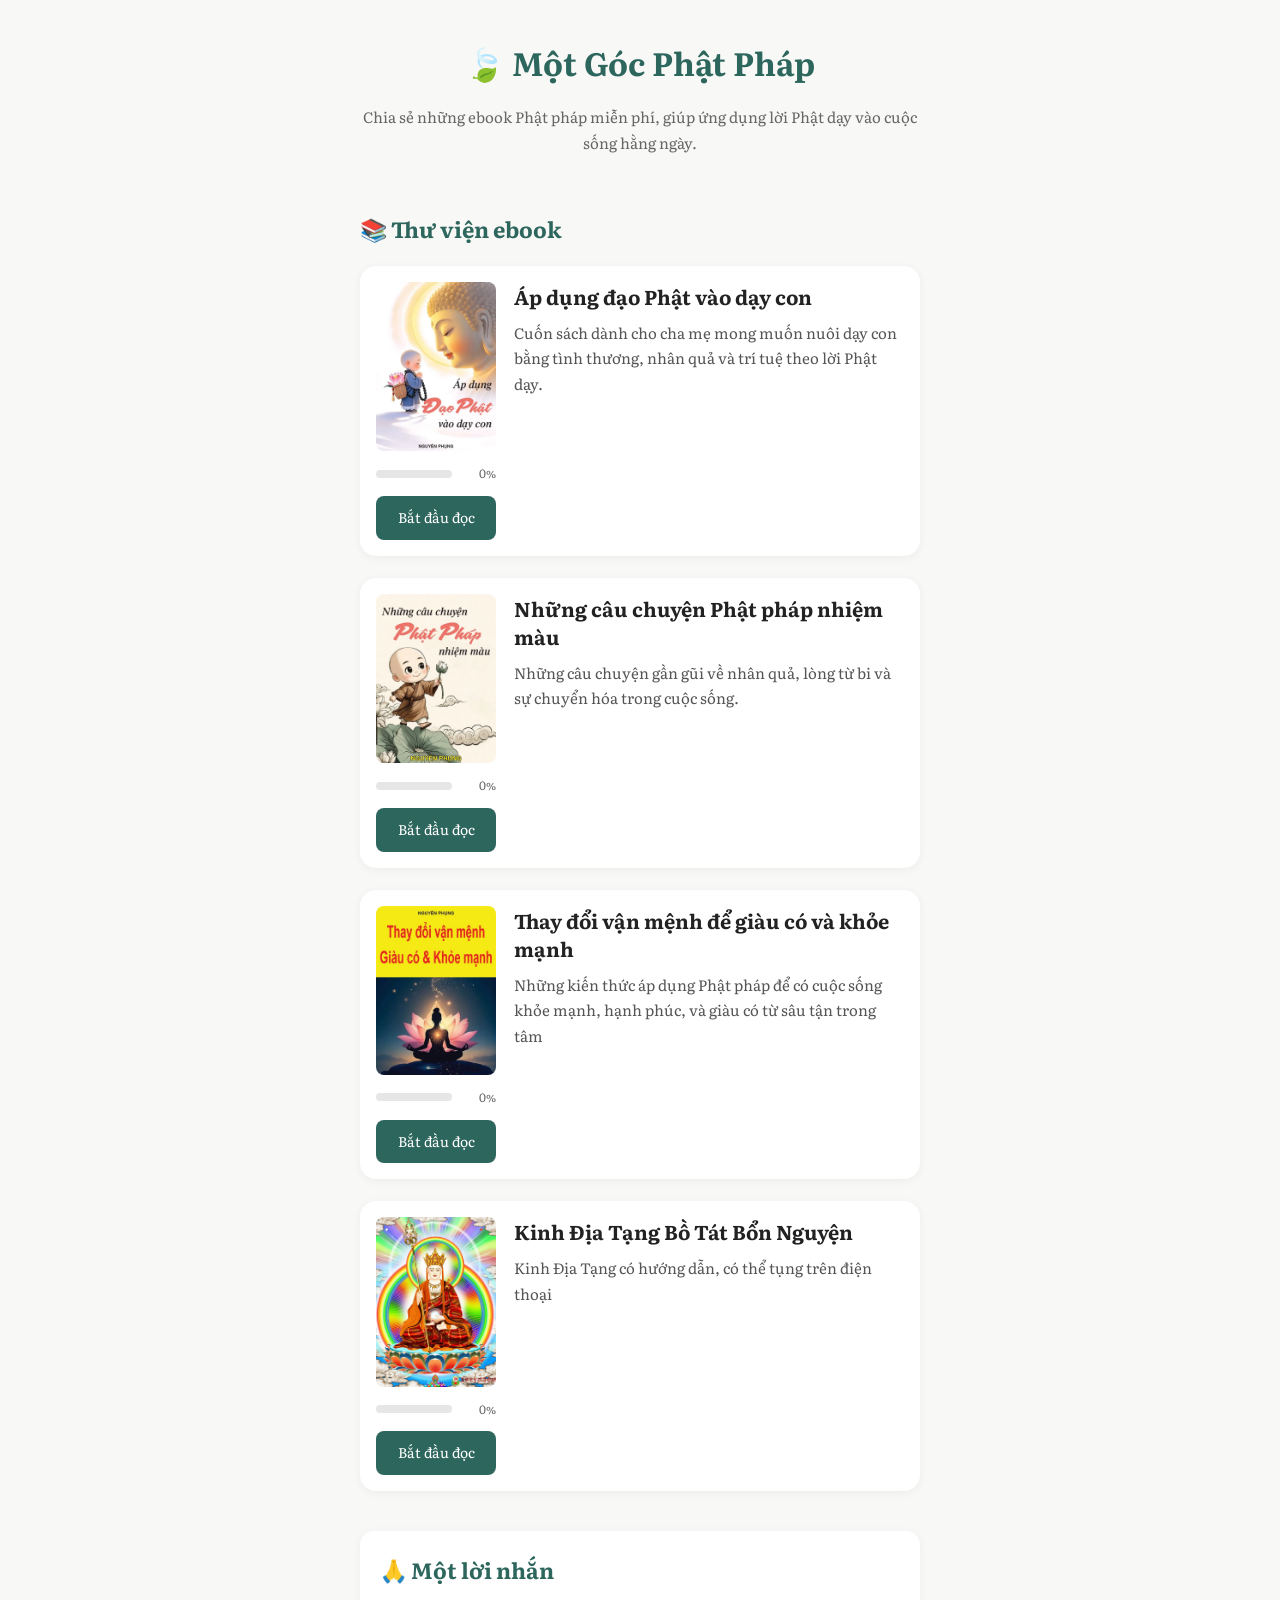
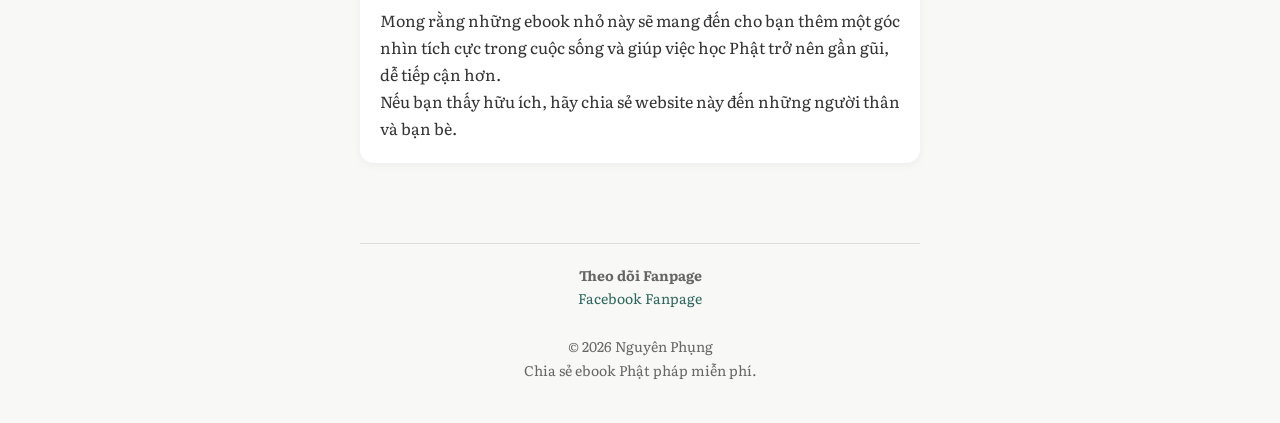
==== index.html @ 13b369f5 "Update index.html" ====
<!DOCTYPE html>
<html lang="vi">

<head>

    <meta charset="UTF-8">

    <meta name="viewport" content="width=device-width, initial-scale=1.0">

    <title>Một Góc Phật Pháp</title>
	
	<link rel="icon" type="image/png" href="/favicon/favicon-96x96.png" sizes="96x96">
<link rel="icon" type="image/svg+xml" href="/favicon/favicon.svg">
<link rel="shortcut icon" href="/favicon/favicon.ico">
<link rel="apple-touch-icon" sizes="180x180" href="/favicon/apple-touch-icon.png">
<link rel="manifest" href="/favicon/manifest.json">

    <link rel="stylesheet" href="css/style.css">
	
</head>

<body>

<header>

    <h1>🍃 Một Góc Phật Pháp</h1>

    <p>
        Chia sẻ những ebook Phật pháp miễn phí,
        giúp ứng dụng lời Phật dạy vào cuộc sống hằng ngày.
    </p>

</header>

<main>

    <section>

        <h2>📚 Thư viện ebook</h2>

        <!-- ===================================== -->
        <!-- Ebook 1 -->
        <!-- ===================================== -->

        <article class="book" data-book="day-con">

            <div class="book-left">

                <img
                    src="images/covers/ap-dung-dao-phat-vao-day-con.webp"
                    alt="Áp dụng đạo Phật vào dạy con">

                <div class="progress-wrap">

                    <div class="progress">

                        <div class="progress-bar"></div>

                    </div>

                    <span class="progress-percent">0%</span>

                </div>

                <a href="books/day-con">
                    Bắt đầu đọc
                </a>

            </div>

            <div class="book-right">

                <h3>Áp dụng đạo Phật vào dạy con</h3>

                <p>
                    Cuốn sách dành cho cha mẹ mong muốn nuôi dạy con
                    bằng tình thương, nhân quả và trí tuệ theo lời
                    Phật dạy.
                </p>

            </div>

        </article>

        <!-- ===================================== -->
        <!-- Ebook 2 -->
        <!-- ===================================== -->

        <article class="book" data-book="cau-chuyen">

            <div class="book-left">

                <img
                    src="images/covers/nhung-cau-chuyen-phat-phap-nhiem-mau.webp"
                    alt="Những câu chuyện Phật pháp nhiệm màu">

                <div class="progress-wrap">

                    <div class="progress">

                        <div class="progress-bar"></div>

                    </div>

                    <span class="progress-percent">0%</span>

                </div>

                <a href="books/cau-chuyen">
                    Bắt đầu đọc
                </a>

            </div>

            <div class="book-right">

                <h3>Những câu chuyện Phật pháp nhiệm màu</h3>

                <p>
                    Những câu chuyện gần gũi về nhân quả,
                    lòng từ bi và sự chuyển hóa trong cuộc sống.
                </p>

            </div>

        </article>

        <!-- ===================================== -->
        <!-- Ebook 3 -->
        <!-- ===================================== -->

        <article class="book" data-book="giau-co-khoe-manh">

            <div class="book-left">

                <img
                    src="images/covers/thay-doi-de-giau-co-va-khoe-manh.webp"
                    alt="Thay đổi vận mệnh để giàu có và khỏe mạnh">

                <div class="progress-wrap">

                    <div class="progress">

                        <div class="progress-bar"></div>

                    </div>

                    <span class="progress-percent">0%</span>

                </div>

                <a href="books/giau-co-khoe-manh.html">
                    Bắt đầu đọc
                </a>

            </div>

            <div class="book-right">

                <h3>Thay đổi vận mệnh để giàu có và khỏe mạnh</h3>

                <p>
                 Những kiến thức áp dụng Phật pháp để có cuộc sống khỏe mạnh, hạnh phúc, và giàu có từ sâu tận trong tâm
                </p>

            </div>

        </article>
		
        <!-- ===================================== -->
        <!-- Ebook 3 -->
        <!-- ===================================== -->

        <article class="book" data-book="kinh-dia-tang">

            <div class="book-left">

                <img
                    src="images/covers/kinh-dia-tang.jpg"
                    alt="Kinh Địa Tạng">

                <div class="progress-wrap">

                    <div class="progress">

                        <div class="progress-bar"></div>

                    </div>

                    <span class="progress-percent">0%</span>

                </div>

                <a href="books/kinh-dia-tang.html">
                    Bắt đầu đọc
                </a>

            </div>

            <div class="book-right">

                <h3>Kinh Địa Tạng Bồ Tát Bổn Nguyện</h3>

                <p>
                    Kinh Địa Tạng có hướng dẫn, có thể tụng trên điện thoại
                </p>

            </div>

        </article>
		

    </section>

    <section>

        <h2>🙏 Một lời nhắn</h2>

        <p>
            Mong rằng những ebook nhỏ này sẽ mang đến cho bạn
            thêm một góc nhìn tích cực trong cuộc sống và
            giúp việc học Phật trở nên gần gũi, dễ tiếp cận hơn.
        </p>

        <p>
            Nếu bạn thấy hữu ích, hãy chia sẻ website này
            đến những người thân và bạn bè.
        </p>

    </section>

</main>

<footer>

    <hr>

    <p><strong>Theo dõi Fanpage</strong></p>

    <p>
        <a href="#">
            Facebook Fanpage
        </a>
    </p>

    <br>

    <p>
        © 2026 Nguyên Phụng
    </p>

    <p>
        Chia sẻ ebook Phật pháp miễn phí.
    </p>

</footer>

<script src="js/library.js"></script>

</body>

</html>
---- css/style.css ----
/* CSS generated */
@font-face {

    font-family: "Literata";

    src: url("../fonts/Literata-VariableFont_opsz,wght.woff2") format("woff2");

    font-weight: 300 900;

    font-style: normal;

    font-display: swap;

}


*{margin:0;padding:0;box-sizing:border-box}
html{scroll-behavior:smooth}
body{font-family:"Literata",Georgia,serif;background:#f8f8f6;color:#333;line-height:1.7}
header,main,footer{width:100%;max-width:600px;margin:auto;padding:20px}
header{text-align:center;padding:35px 20px}
header h1{font-size:32px;margin-bottom:15px;color:#2d665d}
header p{font-size:15px;color:#666}
section{margin-bottom:40px}
section h2{font-size:22px;margin-bottom:18px;color:#2d665d}
.book{display:flex;align-items:stretch;gap:18px;background:#fff;border-radius:16px;padding:16px;margin-bottom:22px;box-shadow:0 2px 10px rgba(0,0,0,.05)}
.book-left{width:120px;flex-shrink:0;display:flex;flex-direction:column}
.book-left img{width:100%;aspect-ratio:1/1.414;object-fit:cover;border-radius:8px;display:block}
.progress-wrap{display:flex;align-items:center;gap:8px;margin:12px 0}
.progress{flex:1;height:8px;background:#e6e6e6;border-radius:99px;overflow:hidden}
.progress-bar{width:0;height:100%;background:#3d8c73;transition:width .25s}
.progress-percent{width:36px;font-size:12px;text-align:right;color:#666;flex-shrink:0}
.book-left a{display:block;margin-top:auto;width:100%;padding:10px;text-align:center;text-decoration:none;background:#2d665d;color:#fff;border-radius:8px;font-size:14px}
.book-left a:hover{background:#224f49}
.book-right{flex:1;min-width:0}
.book-right h3{font-size:20px;line-height:1.4;margin-bottom:10px;color:#222}
.book-right p{font-size:15px;color:#555}
section:last-child{background:#fff;border-radius:14px;padding:20px;box-shadow:0 2px 10px rgba(0,0,0,.05)}
footer{text-align:center;color:#666;font-size:14px;padding-bottom:40px}
footer hr{border:none;border-top:1px solid #ddd;margin-bottom:20px}
footer a{color:#2d665d;text-decoration:none}
footer a:hover{text-decoration:underline}
@media(max-width:420px){header,main,footer{padding:18px}.book{gap:14px}.book-left{width:105px}.book-right h3{font-size:18px}}
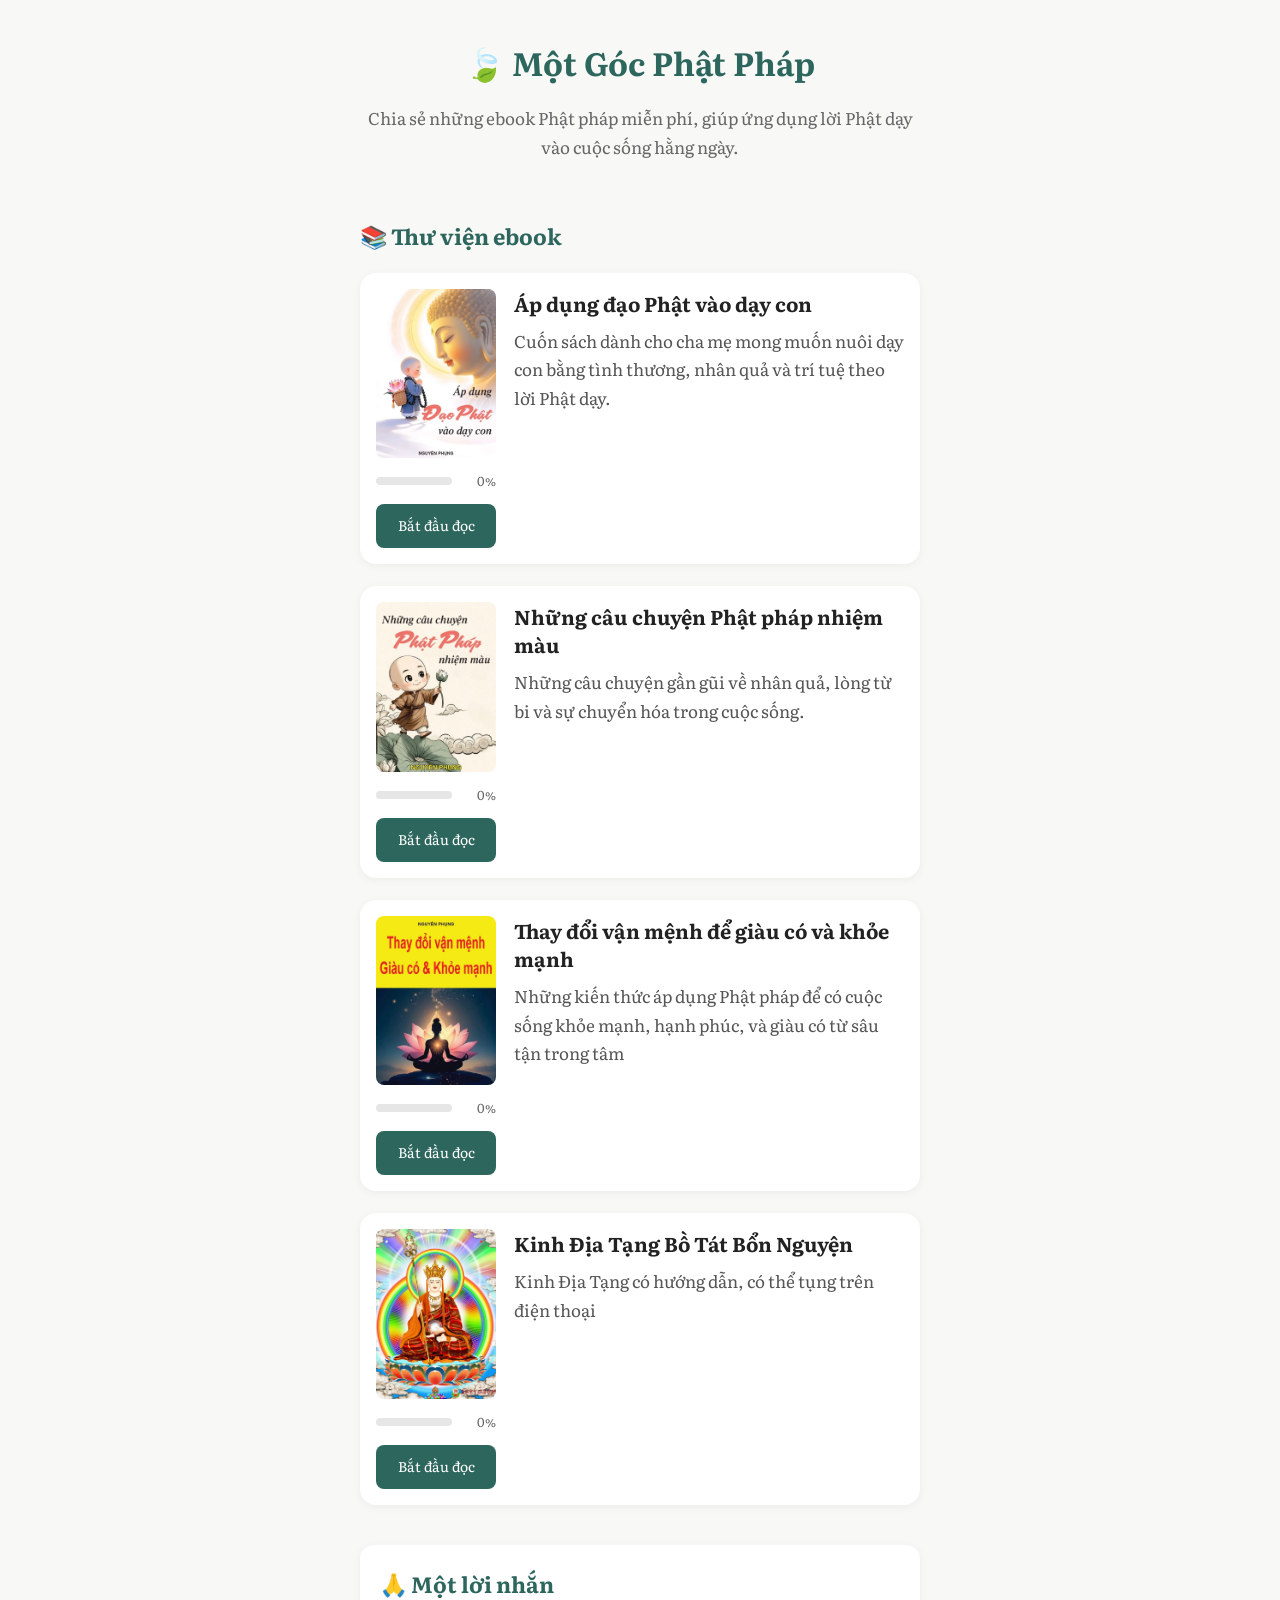
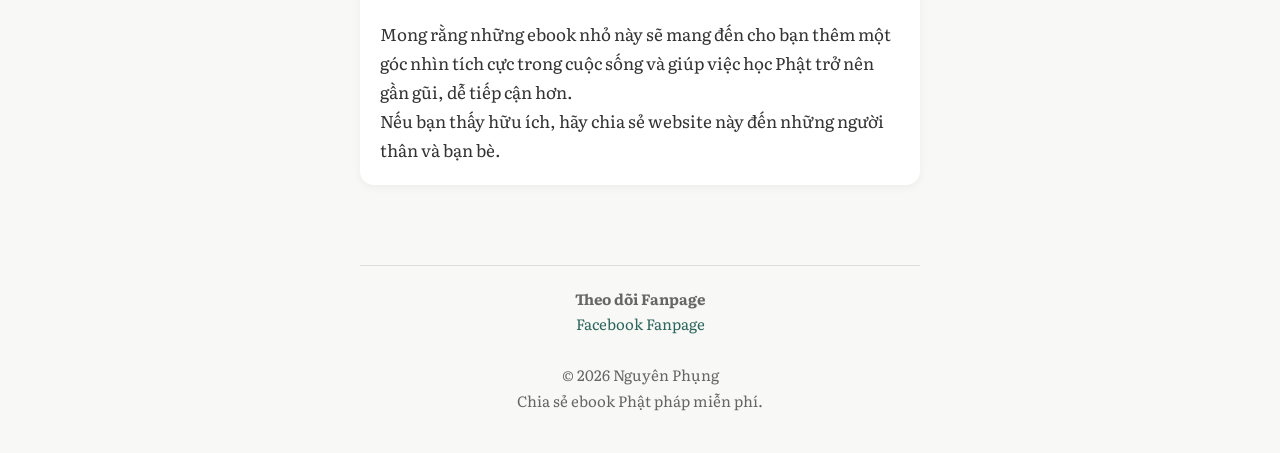
==== commit 54c7c46a: "Add files via upload" ====
--- a/index.html
+++ b/index.html
@@ -63,7 +63,7 @@
                 </div>
 
                 <a href="books/day-con">
-                    Bắt đầu đọc
+                    Đọc ebook
                 </a>
 
             </div>
@@ -107,7 +107,7 @@
                 </div>
 
                 <a href="books/cau-chuyen">
-                    Bắt đầu đọc
+                    Đọc ebook
                 </a>
 
             </div>
@@ -149,8 +149,8 @@
 
                 </div>
 
-                <a href="books/giau-co-khoe-manh.html">
-                    Bắt đầu đọc
+                <a href="books/giau-co-khoe-manh">
+                    Đọc ebook
                 </a>
 
             </div>
@@ -191,8 +191,8 @@
 
                 </div>
 
-                <a href="books/kinh-dia-tang.html">
-                    Bắt đầu đọc
+                <a href="books/kinh-dia-tang">
+                    Đọc ebook
                 </a>
 
             </div>
@@ -259,4 +259,4 @@
 
 </body>
 
-</html>
+</html>
--- a/css/style.css
+++ b/css/style.css
@@ -1,26 +1,19 @@
 /* CSS generated */
-@font-face {
-
-    font-family: "Literata";
-
-    src: url("../fonts/Literata-VariableFont_opsz,wght.woff2") format("woff2");
-
-    font-weight: 300 900;
-
-    font-style: normal;
-
-    font-display: swap;
-
+@font-face{
+    font-family:"Literata";
+    src:url("../fonts/Literata-VariableFont_opsz,wght.woff2") format("woff2");
+    font-weight:300 900;
+    font-style:normal;
+    font-display:swap;
 }
-
 
 *{margin:0;padding:0;box-sizing:border-box}
 html{scroll-behavior:smooth}
-body{font-family:"Literata",Georgia,serif;background:#f8f8f6;color:#333;line-height:1.7}
+body{font-family:"Literata",Georgia,serif;background:#f8f8f6;color:#333;font-size:17px;line-height:1.7}
 header,main,footer{width:100%;max-width:600px;margin:auto;padding:20px}
 header{text-align:center;padding:35px 20px}
 header h1{font-size:32px;margin-bottom:15px;color:#2d665d}
-header p{font-size:15px;color:#666}
+header p{font-size:17px;color:#666}
 section{margin-bottom:40px}
 section h2{font-size:22px;margin-bottom:18px;color:#2d665d}
 .book{display:flex;align-items:stretch;gap:18px;background:#fff;border-radius:16px;padding:16px;margin-bottom:22px;box-shadow:0 2px 10px rgba(0,0,0,.05)}
@@ -29,15 +22,20 @@
 .progress-wrap{display:flex;align-items:center;gap:8px;margin:12px 0}
 .progress{flex:1;height:8px;background:#e6e6e6;border-radius:99px;overflow:hidden}
 .progress-bar{width:0;height:100%;background:#3d8c73;transition:width .25s}
-.progress-percent{width:36px;font-size:12px;text-align:right;color:#666;flex-shrink:0}
+.progress-percent{width:36px;font-size:13px;text-align:right;color:#666;flex-shrink:0}
 .book-left a{display:block;margin-top:auto;width:100%;padding:10px;text-align:center;text-decoration:none;background:#2d665d;color:#fff;border-radius:8px;font-size:14px}
 .book-left a:hover{background:#224f49}
 .book-right{flex:1;min-width:0}
 .book-right h3{font-size:20px;line-height:1.4;margin-bottom:10px;color:#222}
-.book-right p{font-size:15px;color:#555}
+.book-right p{font-size:17px;color:#555}
 section:last-child{background:#fff;border-radius:14px;padding:20px;box-shadow:0 2px 10px rgba(0,0,0,.05)}
-footer{text-align:center;color:#666;font-size:14px;padding-bottom:40px}
+footer{text-align:center;color:#666;font-size:15px;padding-bottom:40px}
 footer hr{border:none;border-top:1px solid #ddd;margin-bottom:20px}
 footer a{color:#2d665d;text-decoration:none}
 footer a:hover{text-decoration:underline}
-@media(max-width:420px){header,main,footer{padding:18px}.book{gap:14px}.book-left{width:105px}.book-right h3{font-size:18px}}
+@media(max-width:420px){
+    header,main,footer{padding:18px}
+    .book{gap:14px}
+    .book-left{width:105px}
+    .book-right h3{font-size:20px}
+}
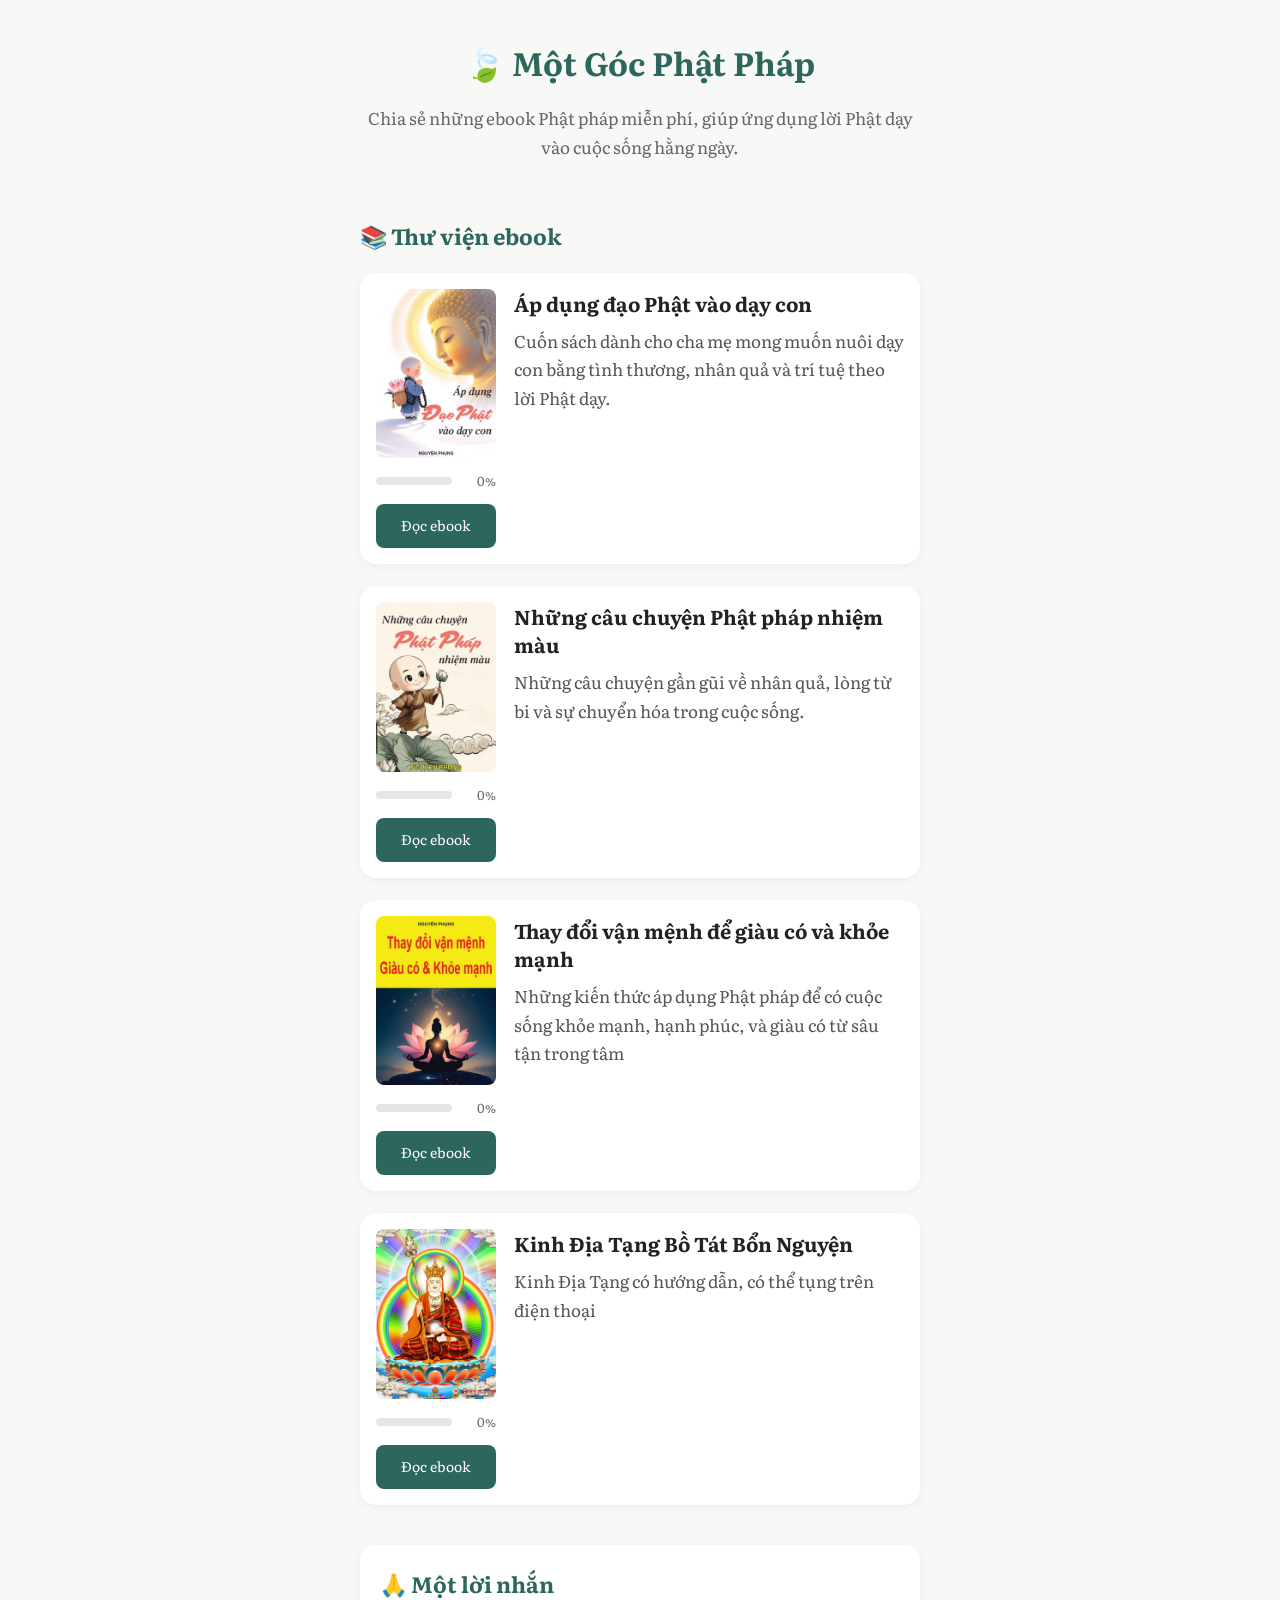
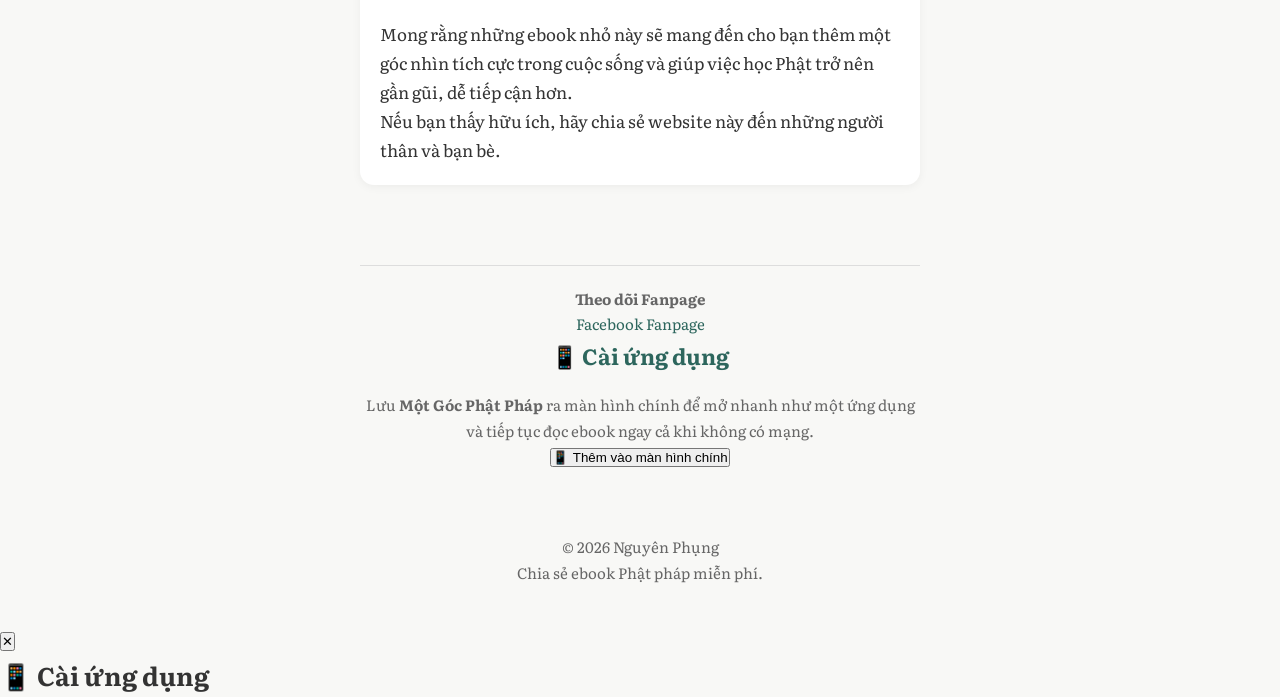
==== commit 28facae1: "Add files via upload" ====
--- a/index.html
+++ b/index.html
@@ -243,6 +243,25 @@
         </a>
     </p>
 
+
+<!-- =====================================
+     CÀI ỨNG DỤNG
+===================================== -->
+
+<section class="install-app" id="installSection">
+
+    <h2>📱 Cài ứng dụng</h2>
+
+    <p>
+        Lưu <strong>Một Góc Phật Pháp</strong> ra màn hình chính để mở nhanh như
+        một ứng dụng và tiếp tục đọc ebook ngay cả khi không có mạng.
+    </p>
+
+    <button id="installButton" class="install-button">
+        📱 Thêm vào màn hình chính
+    </button>
+
+</section>
     <br>
 
     <p>
@@ -252,8 +271,35 @@
     <p>
         Chia sẻ ebook Phật pháp miễn phí.
     </p>
-
 </footer>
+<!-- =====================================
+     POPUP CÀI ỨNG DỤNG
+===================================== -->
+
+<div id="installOverlay" class="popup-overlay">
+
+    <div id="installPopup" class="popup">
+
+        <button
+            id="closeInstallPopup"
+            class="popup-close"
+            aria-label="Đóng">
+            ✕
+        </button>
+
+        <h2 id="popupTitle">
+            📱 Cài ứng dụng
+        </h2>
+
+        <div id="popupContent">
+
+            <!-- JS sẽ tự thay nội dung -->
+
+        </div>
+
+    </div>
+
+</div>
 
 <script src="js/library.js"></script>
 
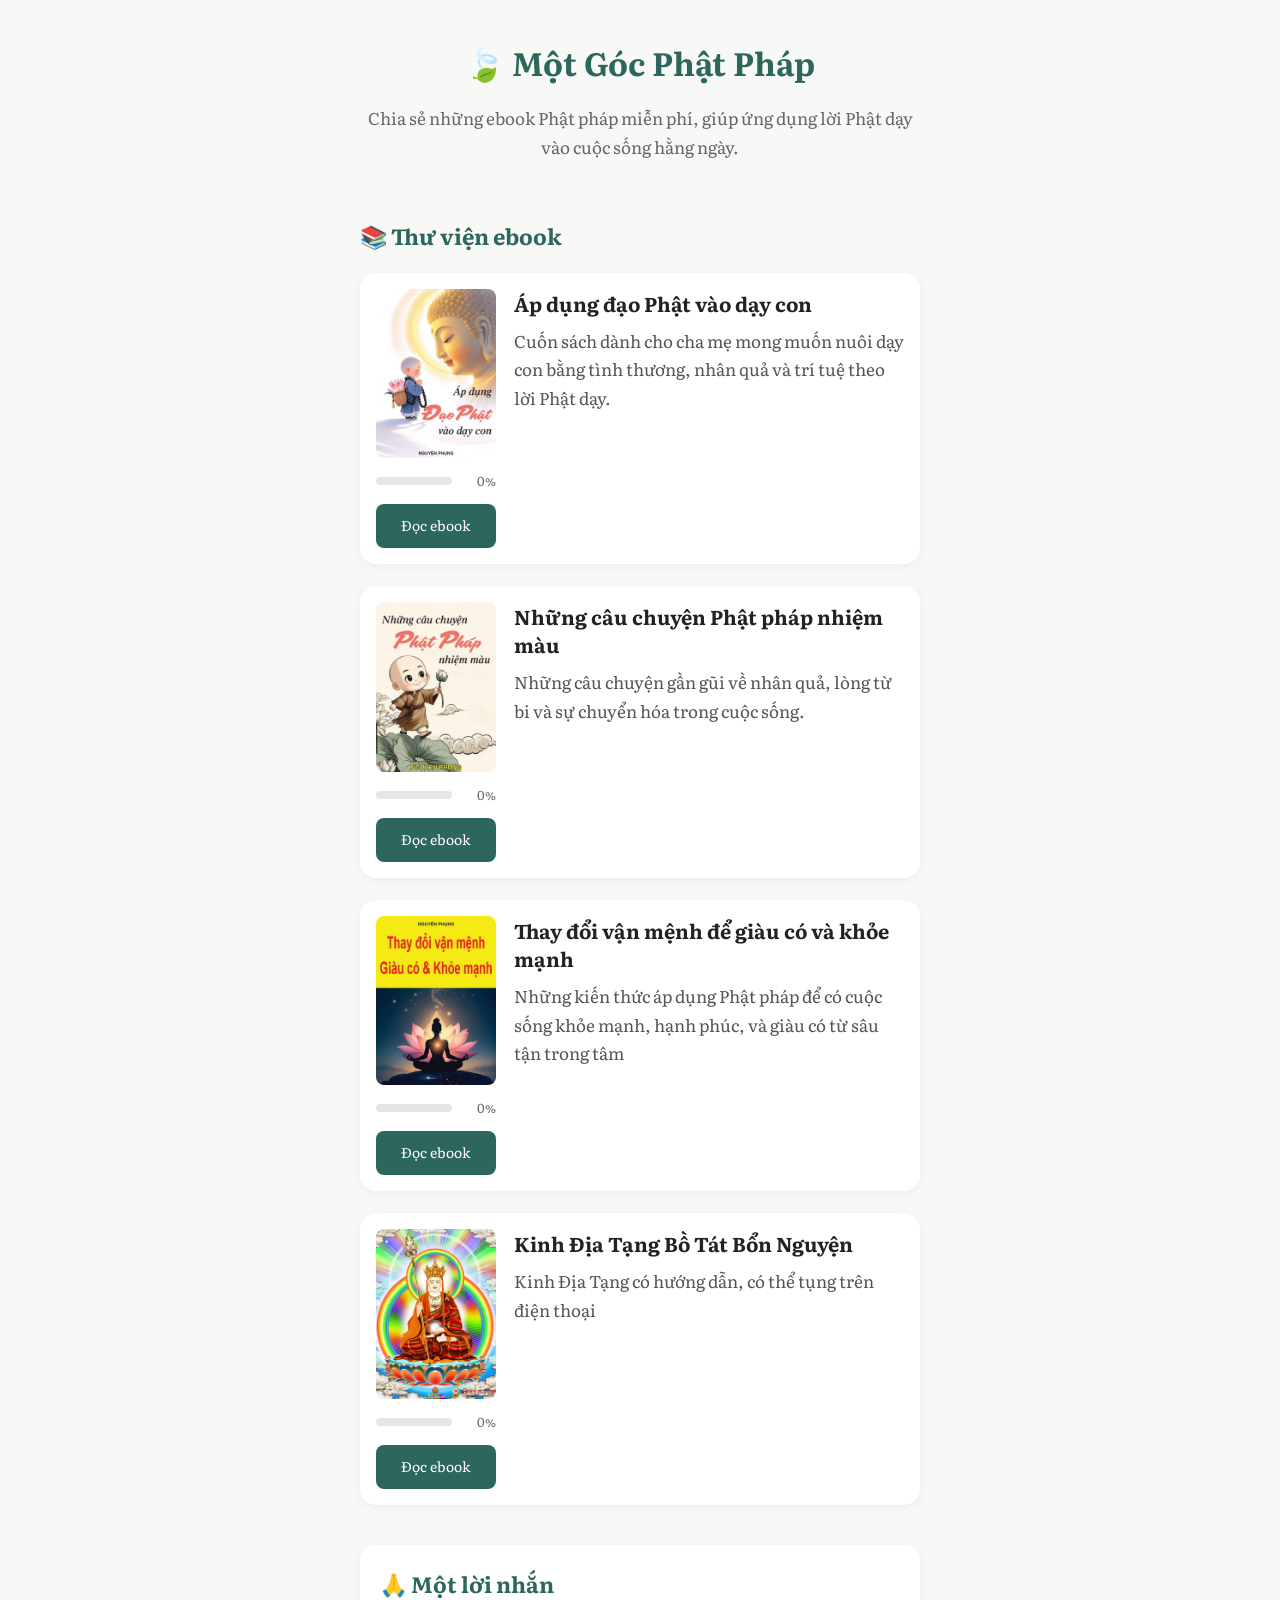
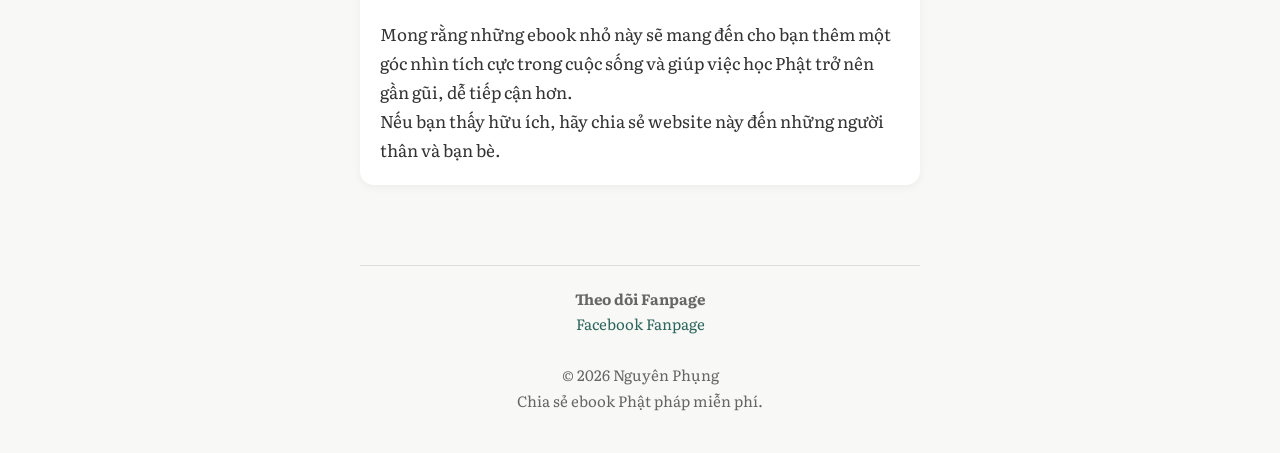
==== commit 3939621c: "Add files via upload" ====
--- a/index.html
+++ b/index.html
@@ -243,25 +243,6 @@
         </a>
     </p>
 
-
-<!-- =====================================
-     CÀI ỨNG DỤNG
-===================================== -->
-
-<section class="install-app" id="installSection">
-
-    <h2>📱 Cài ứng dụng</h2>
-
-    <p>
-        Lưu <strong>Một Góc Phật Pháp</strong> ra màn hình chính để mở nhanh như
-        một ứng dụng và tiếp tục đọc ebook ngay cả khi không có mạng.
-    </p>
-
-    <button id="installButton" class="install-button">
-        📱 Thêm vào màn hình chính
-    </button>
-
-</section>
     <br>
 
     <p>
@@ -272,34 +253,6 @@
         Chia sẻ ebook Phật pháp miễn phí.
     </p>
 </footer>
-<!-- =====================================
-     POPUP CÀI ỨNG DỤNG
-===================================== -->
-
-<div id="installOverlay" class="popup-overlay">
-
-    <div id="installPopup" class="popup">
-
-        <button
-            id="closeInstallPopup"
-            class="popup-close"
-            aria-label="Đóng">
-            ✕
-        </button>
-
-        <h2 id="popupTitle">
-            📱 Cài ứng dụng
-        </h2>
-
-        <div id="popupContent">
-
-            <!-- JS sẽ tự thay nội dung -->
-
-        </div>
-
-    </div>
-
-</div>
 
 <script src="js/library.js"></script>
 
--- a/css/style.css
+++ b/css/style.css
@@ -39,3 +39,249 @@
     .book-left{width:105px}
     .book-right h3{font-size:20px}
 }
+
+/* =========================
+   CÀI ỨNG DỤNG
+========================= */
+
+.install-app{
+
+    margin-top:40px;
+
+    padding:24px;
+
+    background:#fff;
+
+    border-radius:14px;
+
+    box-shadow:0 2px 10px rgba(0,0,0,.05);
+
+    text-align:center;
+
+}
+
+.install-app h2{
+
+    margin-bottom:14px;
+
+}
+
+.install-app p{
+
+    color:#666;
+
+    margin-bottom:20px;
+
+    line-height:1.7;
+
+}
+
+.install-button{
+
+    border:none;
+
+    cursor:pointer;
+
+    padding:12px 22px;
+
+    border-radius:10px;
+
+    background:#2d665d;
+
+    color:#fff;
+
+    font-size:16px;
+
+    font-weight:600;
+
+    transition:.2s;
+
+}
+
+.install-button:hover{
+
+    background:#24554f;
+
+}
+
+/* =========================
+   POPUP
+========================= */
+
+.popup-overlay{
+
+    position: fixed;
+
+    inset: 0;
+
+    display: flex;
+
+    justify-content: center;
+
+    align-items: center;
+
+    padding: 20px;
+
+    background: rgba(0,0,0,.45);
+
+    opacity: 0;
+
+    visibility: hidden;
+
+    transition: .25s;
+
+    z-index: 2000;
+
+}
+
+.popup-overlay.show{
+
+    opacity: 1;
+
+    visibility: visible;
+
+}
+
+.popup{
+
+    position: relative;
+
+    width: 100%;
+
+    max-width: 400px;
+
+    background: #fff;
+
+    border-radius: 16px;
+
+    padding: 28px 22px 24px;
+
+    box-shadow: 0 12px 32px rgba(0,0,0,.18);
+
+    animation: popupIn .25s ease;
+
+}
+
+.popup h2{
+
+    margin-bottom: 18px;
+
+    text-align: center;
+
+    color: #2d665d;
+
+    font-size: 22px;
+
+}
+
+#popupContent{
+
+    line-height: 1.7;
+
+    color: #555;
+
+}
+
+.popup-close{
+
+    position: absolute;
+
+    top: 12px;
+
+    right: 12px;
+
+    width: 36px;
+
+    height: 36px;
+
+    border: none;
+
+    border-radius: 50%;
+
+    background: #f2f2f2;
+
+    color: #666;
+
+    font-size: 18px;
+
+    cursor: pointer;
+
+    transition: .2s;
+
+}
+
+.popup-close:hover{
+
+    background: #e5e5e5;
+
+}
+
+.popup-actions{
+
+    margin-top: 24px;
+
+    text-align: center;
+
+}
+
+.popup-actions button{
+
+    min-width: 140px;
+
+    padding: 12px 20px;
+
+    border: none;
+
+    border-radius: 10px;
+
+    background: #2d665d;
+
+    color: #fff;
+
+    font-size: 16px;
+
+    font-weight: 600;
+
+    cursor: pointer;
+
+    transition: .2s;
+
+}
+
+.popup-actions button:hover{
+
+    background: #24554f;
+
+}
+
+.popup-note{
+
+    margin-top: 18px;
+
+    text-align: center;
+
+    font-size: 14px;
+
+    color: #888;
+
+}
+
+@keyframes popupIn{
+
+    from{
+
+        opacity: 0;
+
+        transform: translateY(16px);
+
+    }
+
+    to{
+
+        opacity: 1;
+
+        transform: translateY(0);
+
+    }
+
+}
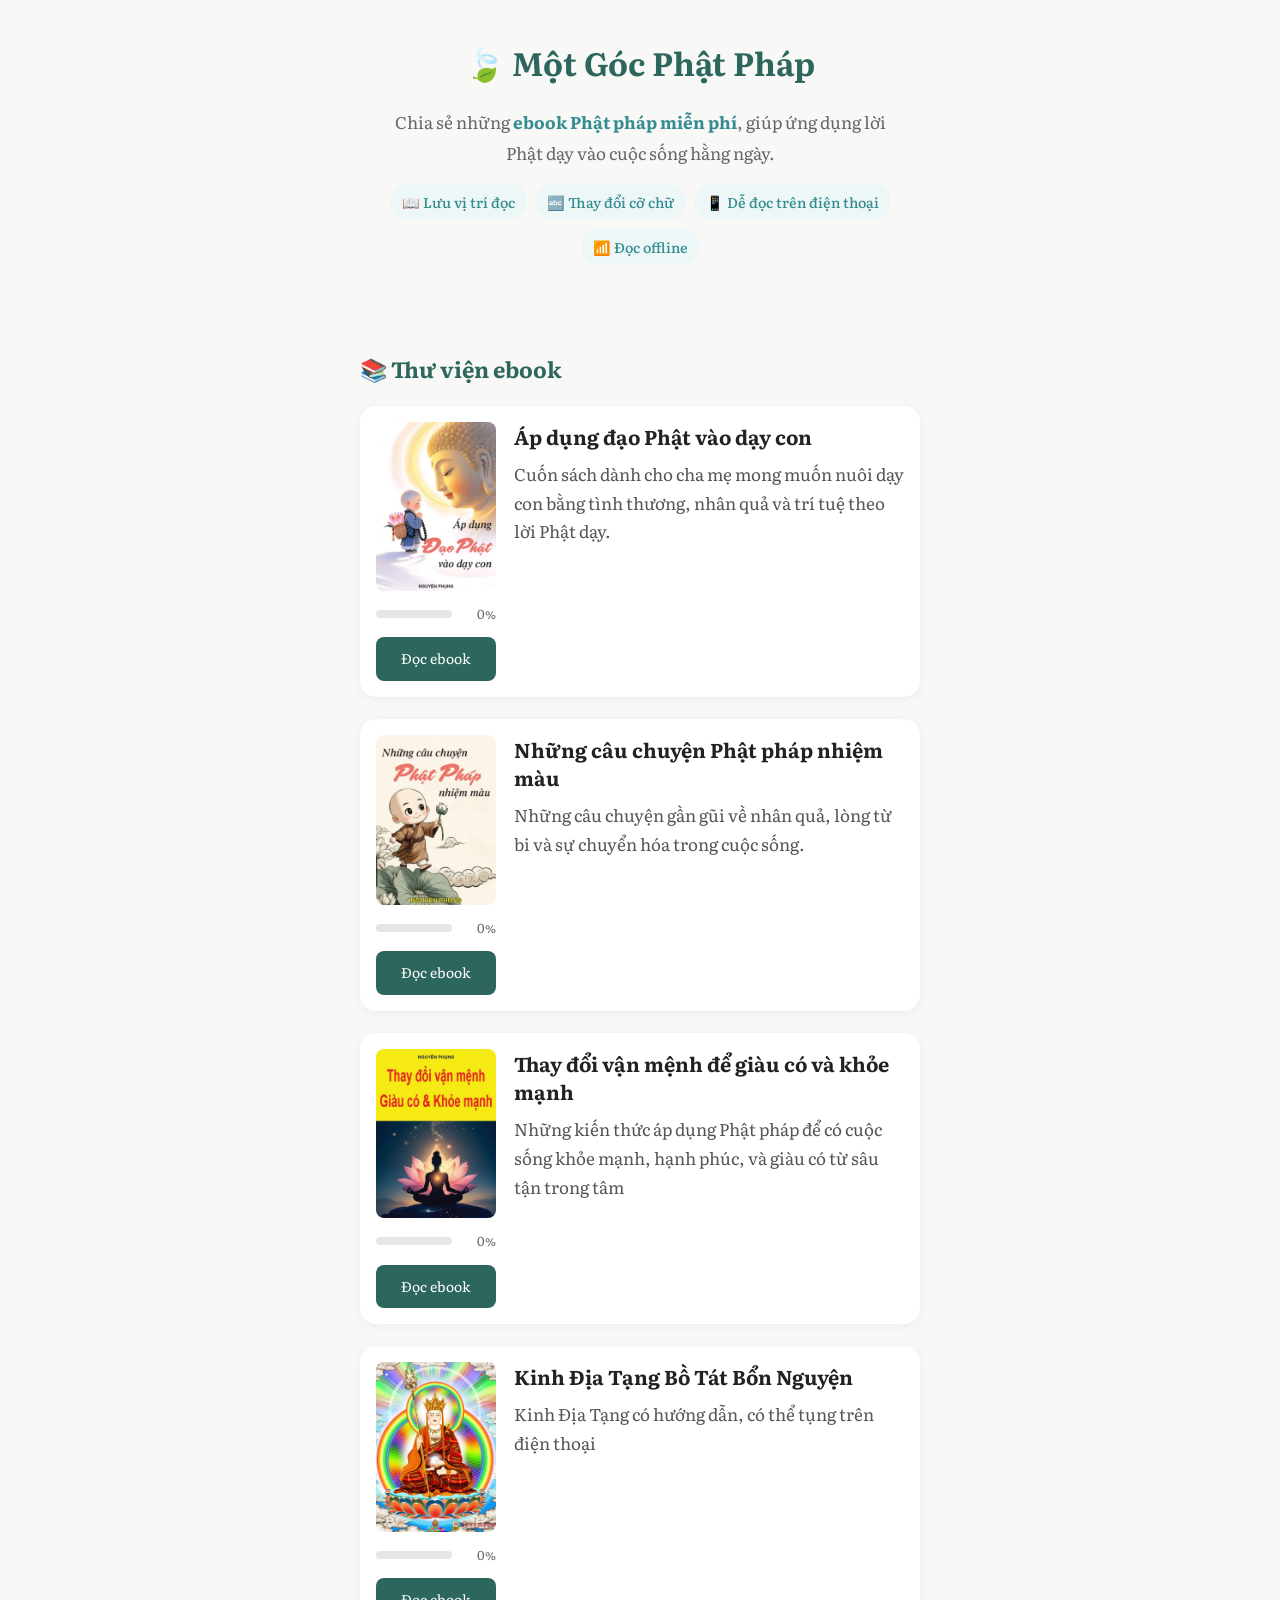
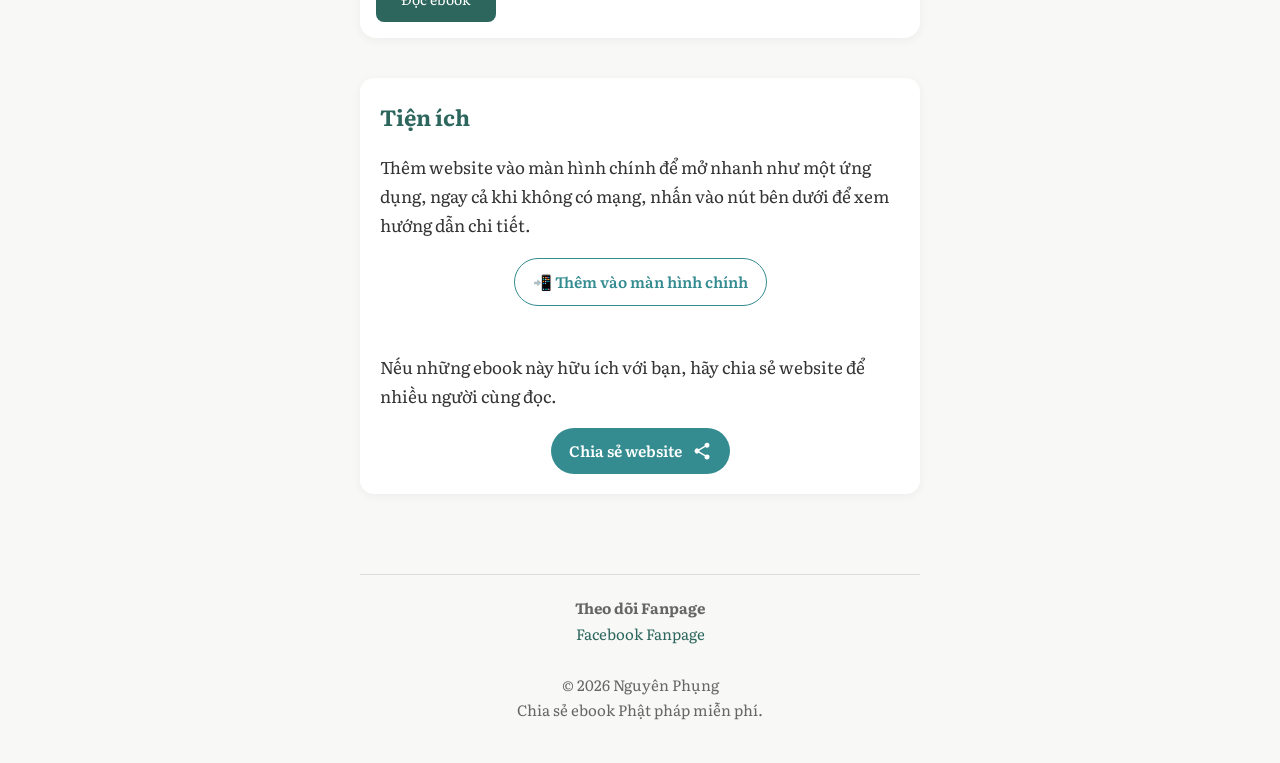
==== commit ca5bb507: "Add files via upload" ====
--- a/index.html
+++ b/index.html
@@ -8,12 +8,17 @@
     <meta name="viewport" content="width=device-width, initial-scale=1.0">
 
     <title>Một Góc Phật Pháp</title>
+<meta name="theme-color" content="#348C90">
+
+<meta name="apple-mobile-web-app-capable" content="yes">
+<meta name="apple-mobile-web-app-title" content="Phật Pháp">
+<meta name="apple-mobile-web-app-status-bar-style" content="default">
 	
 	<link rel="icon" type="image/png" href="/favicon/favicon-96x96.png" sizes="96x96">
 <link rel="icon" type="image/svg+xml" href="/favicon/favicon.svg">
 <link rel="shortcut icon" href="/favicon/favicon.ico">
 <link rel="apple-touch-icon" sizes="180x180" href="/favicon/apple-touch-icon.png">
-<link rel="manifest" href="/favicon/manifest.json">
+<link rel="manifest" href="/manifest.json">
 
     <link rel="stylesheet" href="css/style.css">
 	
@@ -25,10 +30,19 @@
 
     <h1>🍃 Một Góc Phật Pháp</h1>
 
-    <p>
-        Chia sẻ những ebook Phật pháp miễn phí,
+<div class="intro">
+    <p>
+        Chia sẻ những <strong>ebook Phật pháp miễn phí</strong>,
         giúp ứng dụng lời Phật dạy vào cuộc sống hằng ngày.
     </p>
+
+    <div class="intro-tags">
+        <span>📖 Lưu vị trí đọc</span>
+        <span>🔤 Thay đổi cỡ chữ</span>
+        <span>📱 Dễ đọc trên điện thoại</span>
+        <span>📶 Đọc offline</span>
+    </div>
+</div>
 
 </header>
 
@@ -211,23 +225,41 @@
 		
 
     </section>
-
-    <section>
-
-        <h2>🙏 Một lời nhắn</h2>
-
-        <p>
-            Mong rằng những ebook nhỏ này sẽ mang đến cho bạn
-            thêm một góc nhìn tích cực trong cuộc sống và
-            giúp việc học Phật trở nên gần gũi, dễ tiếp cận hơn.
-        </p>
-
-        <p>
-            Nếu bạn thấy hữu ích, hãy chia sẻ website này
-            đến những người thân và bạn bè.
-        </p>
-
-    </section>
+	
+
+<section class="share-section info-section">
+
+    <h2>Tiện ích</h2>
+	    <p>
+       Thêm website vào màn hình chính để mở nhanh như một ứng dụng, ngay cả khi không có mạng, nhấn vào nút bên dưới để xem hướng dẫn chi tiết.
+    </p>
+	
+<div class="install-button-wrapper">
+    <a href="books/huong-dan-cai-dat" class="btn-secondary">
+        📲 Thêm vào màn hình chính
+    </a>
+</div>
+<br>
+    <p>
+        Nếu những ebook này hữu ích với bạn,
+        hãy chia sẻ website để nhiều người cùng đọc.
+    </p>
+
+    <div class="share-button-wrapper">
+
+        <button id="shareBtn" class="btn-share">
+            <span>Chia sẻ website</span>
+
+            <svg class="share-icon" viewBox="0 0 24 24" aria-hidden="true">
+                <path fill="currentColor"
+                    d="M18 16.1c-.76 0-1.44.3-1.96.77L8.91 12.7a2.9 2.9 0 0 0 0-1.39l7-4.11A2.99 2.99 0 1 0 15 5a3 3 0 0 0 .08.67l-7 4.11a3 3 0 1 0 0 4.44l7.05 4.14A3 3 0 1 0 18 16.1Z"/>
+            </svg>
+        </button>
+
+    </div>
+	
+
+</section>
 
 </main>
 
--- a/css/style.css
+++ b/css/style.css
@@ -28,7 +28,7 @@
 .book-right{flex:1;min-width:0}
 .book-right h3{font-size:20px;line-height:1.4;margin-bottom:10px;color:#222}
 .book-right p{font-size:17px;color:#555}
-section:last-child{background:#fff;border-radius:14px;padding:20px;box-shadow:0 2px 10px rgba(0,0,0,.05)}
+.info-section{background:#fff;border-radius:14px;padding:20px;box-shadow:0 2px 10px rgba(0,0,0,.05)}
 footer{text-align:center;color:#666;font-size:15px;padding-bottom:40px}
 footer hr{border:none;border-top:1px solid #ddd;margin-bottom:20px}
 footer a{color:#2d665d;text-decoration:none}
@@ -40,248 +40,134 @@
     .book-right h3{font-size:20px}
 }
 
-/* =========================
-   CÀI ỨNG DỤNG
-========================= */
-
-.install-app{
-
-    margin-top:40px;
-
-    padding:24px;
-
-    background:#fff;
-
-    border-radius:14px;
-
-    box-shadow:0 2px 10px rgba(0,0,0,.05);
-
-    text-align:center;
-
+/* mở đầu*/
+.intro {
+    max-width: 600px;
+    margin: 18px auto 30px;
+    padding: 0 18px;
+    text-align: center;
+    color: #555;
+    line-height: 1.8;
 }
 
-.install-app h2{
-
-    margin-bottom:14px;
-
+.intro strong {
+    color: #348C90;
 }
 
-.install-app p{
-
-    color:#666;
-
-    margin-bottom:20px;
-
-    line-height:1.7;
-
+.intro-tags {
+    margin-top: 14px;
+    display: flex;
+    flex-wrap: wrap;
+    justify-content: center;
+    gap: 8px;
 }
 
-.install-button{
-
-    border:none;
-
-    cursor:pointer;
-
-    padding:12px 22px;
-
-    border-radius:10px;
-
-    background:#2d665d;
-
-    color:#fff;
-
-    font-size:16px;
-
-    font-weight:600;
-
-    transition:.2s;
-
+.intro-tags span {
+    background: #eef7f7;
+    color: #348C90;
+    padding: 6px 12px;
+    border-radius: 999px;
+    font-size: 0.88rem;
+    font-weight: 500;
 }
 
-.install-button:hover{
+/* share*/
+.btn-share {
+    display: inline-flex;
+    align-items: center;
+    justify-content: center;
+    gap: 10px;
 
-    background:#24554f;
+    padding: 10px 18px;
 
-}
-
-/* =========================
-   POPUP
-========================= */
-
-.popup-overlay{
-
-    position: fixed;
-
-    inset: 0;
-
-    display: flex;
-
-    justify-content: center;
-
-    align-items: center;
-
-    padding: 20px;
-
-    background: rgba(0,0,0,.45);
-
-    opacity: 0;
-
-    visibility: hidden;
-
-    transition: .25s;
-
-    z-index: 2000;
-
-}
-
-.popup-overlay.show{
-
-    opacity: 1;
-
-    visibility: visible;
-
-}
-
-.popup{
-
-    position: relative;
-
-    width: 100%;
-
-    max-width: 400px;
-
-    background: #fff;
-
-    border-radius: 16px;
-
-    padding: 28px 22px 24px;
-
-    box-shadow: 0 12px 32px rgba(0,0,0,.18);
-
-    animation: popupIn .25s ease;
-
-}
-
-.popup h2{
-
-    margin-bottom: 18px;
-
-    text-align: center;
-
-    color: #2d665d;
-
-    font-size: 22px;
-
-}
-
-#popupContent{
-
-    line-height: 1.7;
-
-    color: #555;
-
-}
-
-.popup-close{
-
-    position: absolute;
-
-    top: 12px;
-
-    right: 12px;
-
-    width: 36px;
-
-    height: 36px;
+    background: #348C90;
+    color: #fff;
 
     border: none;
+    border-radius: 999px;
 
-    border-radius: 50%;
-
-    background: #f2f2f2;
-
-    color: #666;
-
-    font-size: 18px;
-
-    cursor: pointer;
-
-    transition: .2s;
-
-}
-
-.popup-close:hover{
-
-    background: #e5e5e5;
-
-}
-
-.popup-actions{
-
-    margin-top: 24px;
-
-    text-align: center;
-
-}
-
-.popup-actions button{
-
-    min-width: 140px;
-
-    padding: 12px 20px;
-
-    border: none;
-
-    border-radius: 10px;
-
-    background: #2d665d;
-
-    color: #fff;
-
-    font-size: 16px;
-
+    font: inherit;
+    font-size: 0.95rem;
     font-weight: 600;
 
     cursor: pointer;
+    transition: .25s;
+}
+
+.btn-share:hover {
+    background: #2d7b7e;
+    transform: translateY(-1px);
+}
+
+.btn-share:active {
+    transform: translateY(0);
+}
+
+.share-icon {
+    width: 20px;
+    height: 20px;
+    flex-shrink: 0;
+}
+
+.share-button-wrapper {
+    margin-top: 18px;
+    display: flex;
+    flex-direction: column;
+    align-items: center;
+    gap: 12px;
+}
+
+
+/* hướng dẫn cài đặt*/
+.btn-secondary {
+    display: inline-flex;
+    align-items: center;
+    justify-content: center;
+
+    padding: 10px 18px;
+
+    border: 1px solid #348C90;
+    border-radius: 999px;
+
+    background: transparent;
+    color: #348C90;
+
+    text-decoration: none;
+    font-size: 0.95rem;
+    font-weight: 600;
 
     transition: .2s;
-
 }
 
-.popup-actions button:hover{
-
-    background: #24554f;
-
+.btn-secondary:hover {
+    background: rgba(52, 140, 144, .08);
+}
+.install-button-wrapper {
+    text-align: center;
+    margin: 18px 0;
+}
+section ol {
+    padding-left: 1.5rem;
+    margin-top: 1rem;
 }
 
-.popup-note{
-
-    margin-top: 18px;
-
-    text-align: center;
-
-    font-size: 14px;
-
-    color: #888;
-
+section li {
+    margin-bottom: 0.75rem;
 }
 
-@keyframes popupIn{
+/* Nút quay về thư viện */
+.btn-back {
+    display: inline-block;
+    padding: 12px 22px;
+    border-radius: 8px;
+    background: #2d665d;
+    color: #fff;
+    text-decoration: none;
+    font-weight: 600;
+    transition: background .2s;
+}
 
-    from{
-
-        opacity: 0;
-
-        transform: translateY(16px);
-
-    }
-
-    to{
-
-        opacity: 1;
-
-        transform: translateY(0);
-
-    }
-
+.btn-back:hover {
+    background: #224f49;
+    text-decoration: none;
 }
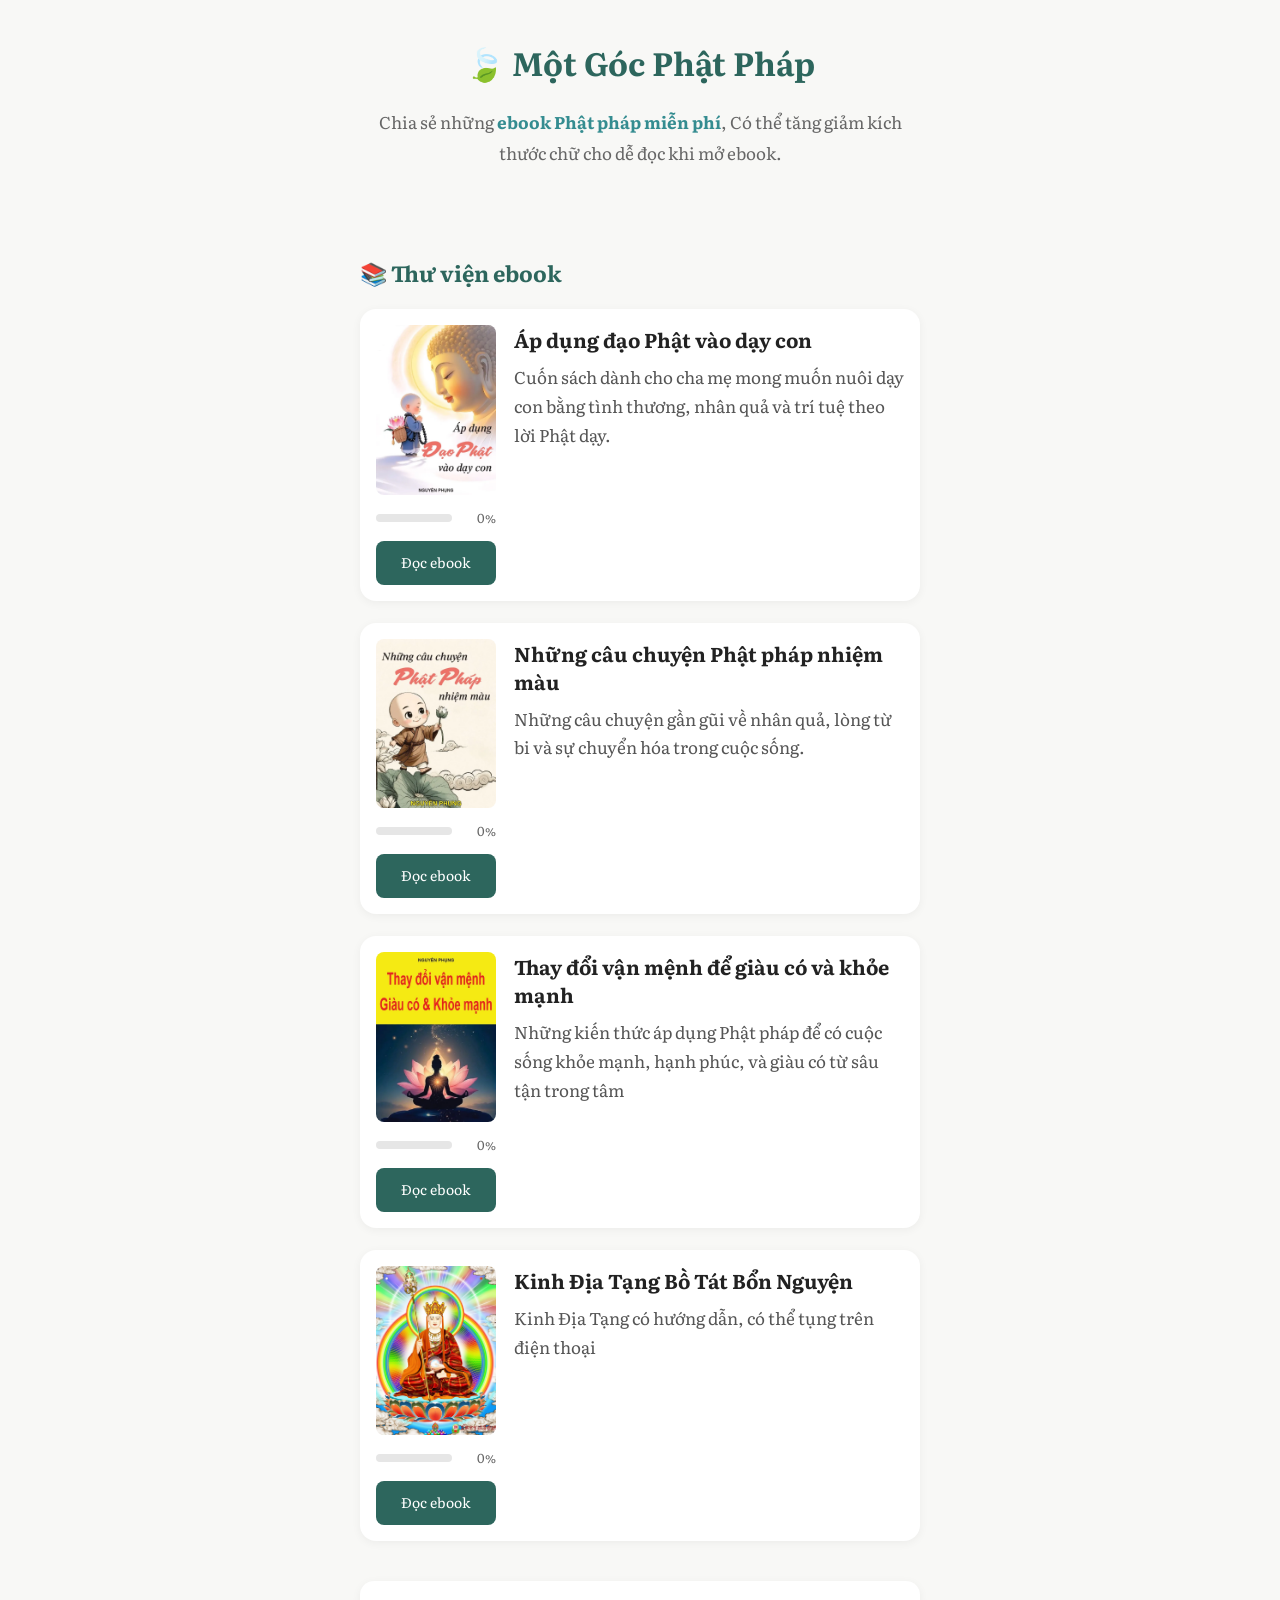
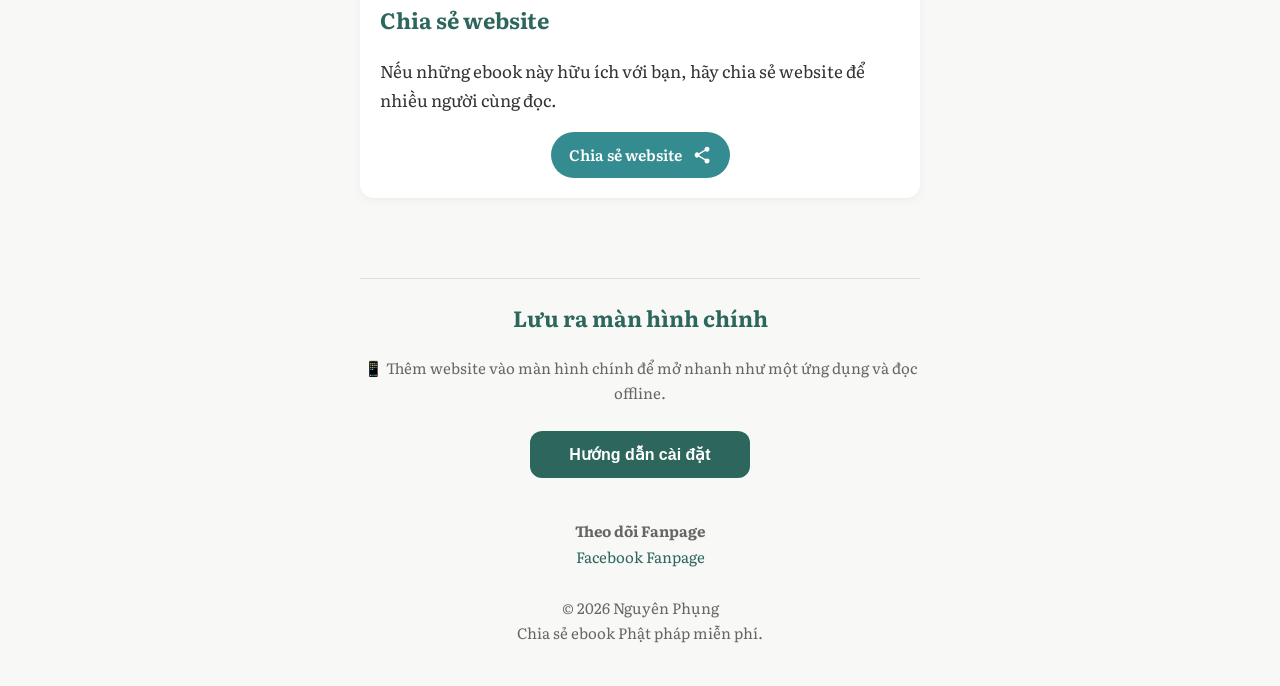
==== commit 9ea1e0c3: "Add files via upload" ====
--- a/index.html
+++ b/index.html
@@ -33,15 +33,9 @@
 <div class="intro">
     <p>
         Chia sẻ những <strong>ebook Phật pháp miễn phí</strong>,
-        giúp ứng dụng lời Phật dạy vào cuộc sống hằng ngày.
-    </p>
-
-    <div class="intro-tags">
-        <span>📖 Lưu vị trí đọc</span>
-        <span>🔤 Thay đổi cỡ chữ</span>
-        <span>📱 Dễ đọc trên điện thoại</span>
-        <span>📶 Đọc offline</span>
-    </div>
+        Có thể tăng giảm kích thước chữ cho dễ đọc khi mở ebook.
+    </p>
+
 </div>
 
 </header>
@@ -229,17 +223,7 @@
 
 <section class="share-section info-section">
 
-    <h2>Tiện ích</h2>
-	    <p>
-       Thêm website vào màn hình chính để mở nhanh như một ứng dụng, ngay cả khi không có mạng, nhấn vào nút bên dưới để xem hướng dẫn chi tiết.
-    </p>
-	
-<div class="install-button-wrapper">
-    <a href="books/huong-dan-cai-dat" class="btn-secondary">
-        📲 Thêm vào màn hình chính
-    </a>
-</div>
-<br>
+    <h2>Chia sẻ website</h2>
     <p>
         Nếu những ebook này hữu ích với bạn,
         hãy chia sẻ website để nhiều người cùng đọc.
@@ -265,7 +249,21 @@
 
 <footer>
 
+
     <hr>
+	<section class="install-app" id="installSection">
+
+    <h2>Lưu ra màn hình chính</h2>
+
+    <p>
+        📱 Thêm website vào màn hình chính để mở nhanh như một ứng dụng và đọc offline.
+    </p><br>
+
+    <button id="guideButton" class="install-button">
+    Hướng dẫn cài đặt
+</button>
+
+</section>
 
     <p><strong>Theo dõi Fanpage</strong></p>
 
@@ -285,6 +283,30 @@
         Chia sẻ ebook Phật pháp miễn phí.
     </p>
 </footer>
+<!-- =====================================
+     POPUP HƯỚNG DẪN
+===================================== -->
+
+<div id="guideOverlay" class="popup-overlay">
+
+    <div class="popup">
+
+        <button
+            id="closeGuide"
+            class="popup-close"
+            aria-label="Đóng">
+
+            ✕
+
+        </button>
+
+        <h2 id="guideTitle"></h2>
+
+        <div id="guideContent"></div>
+
+    </div>
+
+</div>
 
 <script src="js/library.js"></script>
 
--- a/css/style.css
+++ b/css/style.css
@@ -170,4 +170,155 @@
 .btn-back:hover {
     background: #224f49;
     text-decoration: none;
+}
+
+/* =========================
+   POPUP HƯỚNG DẪN
+========================= */
+
+.popup-overlay{
+
+    position:fixed;
+    inset:0;
+
+    display:flex;
+    justify-content:center;
+    align-items:center;
+
+    padding:20px;
+
+    background:rgba(0,0,0,.45);
+
+    opacity:0;
+    visibility:hidden;
+
+    transition:.25s;
+
+    z-index:2000;
+
+}
+
+.popup-overlay.show{
+
+    opacity:1;
+    visibility:visible;
+
+}
+
+.popup{
+
+    position:relative;
+
+    width:100%;
+    max-width:420px;
+
+    background:#fff;
+
+    border-radius:16px;
+
+    padding:26px 22px;
+
+    box-shadow:0 12px 32px rgba(0,0,0,.18);
+
+    animation: popupIn .25s ease both;
+
+}
+
+.popup h2{
+
+    margin-bottom:18px;
+
+    text-align:center;
+
+    color:#2d665d;
+
+}
+
+.popup-close{
+
+    position:absolute;
+
+    top:12px;
+    right:12px;
+
+    width:36px;
+    height:36px;
+
+    border:none;
+    border-radius:50%;
+
+    background:#f2f2f2;
+
+    font-size:18px;
+
+    cursor:pointer;
+
+}
+
+.popup-close:hover{
+
+    background:#e6e6e6;
+
+}
+
+#guideContent{
+
+    color:#555;
+    line-height:1.8;
+
+}
+
+#guideContent ol{
+
+    padding-left:22px;
+
+}
+
+#guideContent li{
+
+    margin-bottom:12px;
+
+}
+
+@keyframes popupIn{
+
+    from{
+
+        opacity:0;
+        transform:translateY(16px);
+
+    }
+
+    to{
+
+        opacity:1;
+        transform:translateY(0);
+
+    }
+
+}
+
+.install-button{
+
+    display:inline-flex;
+    justify-content:center;
+    align-items:center;
+
+    min-width:220px;
+
+    padding:14px 26px;
+
+    border:none;
+    border-radius:12px;
+
+    background:#2d665d;
+    color:#fff;
+
+    font-size:16px;
+    font-weight:600;
+
+    cursor:pointer;
+
+    transition:.2s;
+
 }
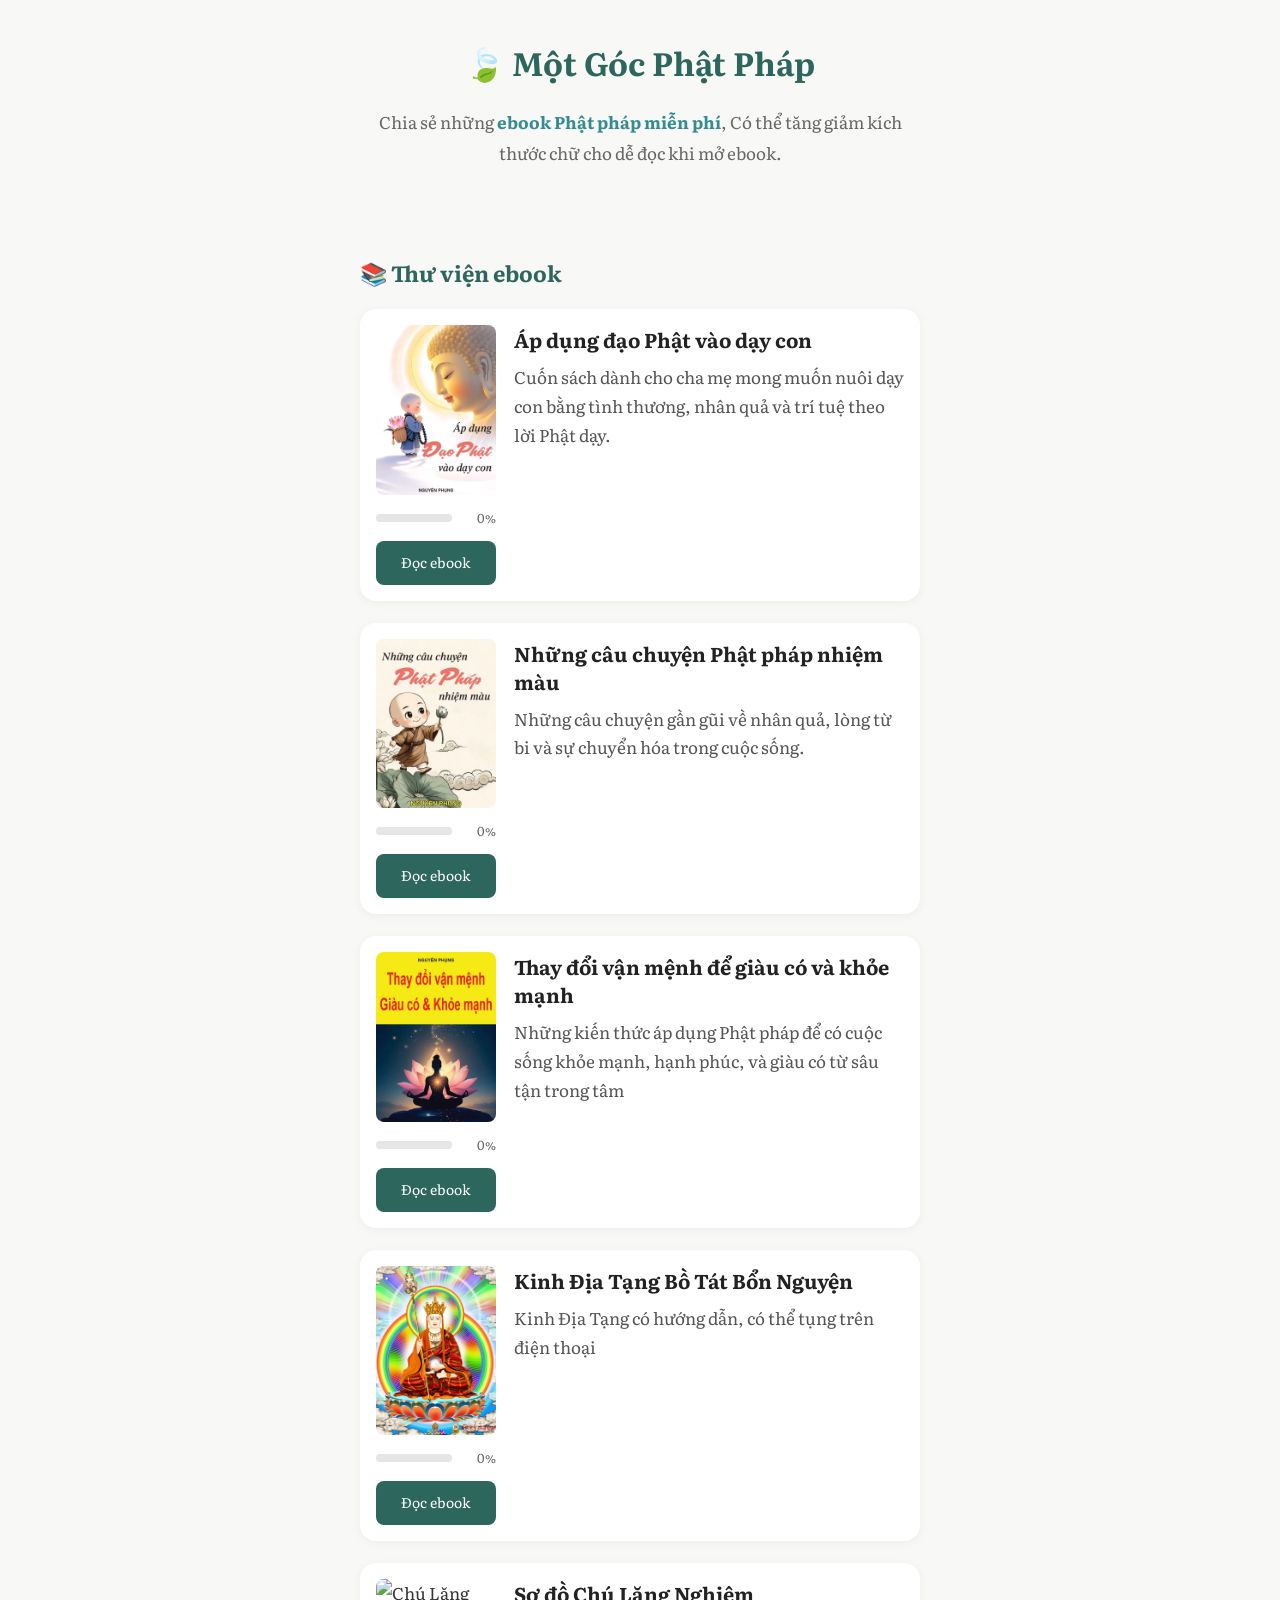
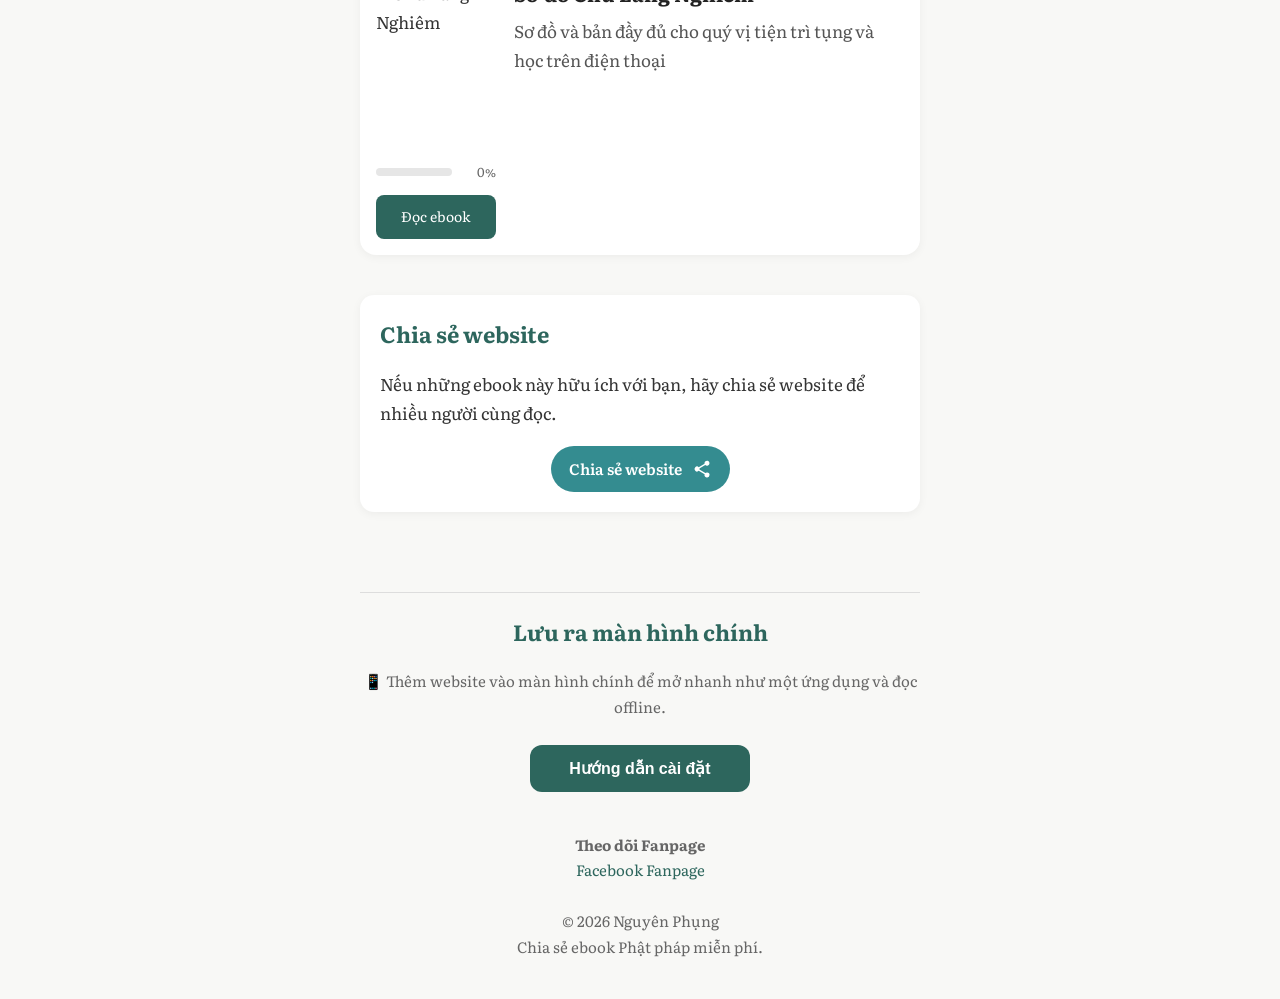
==== commit 1a42d8ec: "Add files via upload" ====
--- a/index.html
+++ b/index.html
@@ -217,6 +217,48 @@
 
         </article>
 		
+		        <!-- ===================================== -->
+        <!-- Ebook 4 -->
+        <!-- ===================================== -->
+
+        <article class="book" data-book="chu-lang-nghiem">
+
+            <div class="book-left">
+
+                <img
+                    src="images/covers/chu-lang-nghiem.jpg"
+                    alt="Chú Lăng Nghiêm">
+
+                <div class="progress-wrap">
+
+                    <div class="progress">
+
+                        <div class="progress-bar"></div>
+
+                    </div>
+
+                    <span class="progress-percent">0%</span>
+
+                </div>
+
+                <a href="books/chu-lang-nghiem">
+                    Đọc ebook
+                </a>
+
+            </div>
+
+            <div class="book-right">
+
+                <h3>Sơ đồ Chú Lăng Nghiêm</h3>
+
+                <p>
+                    Sơ đồ và bản đầy đủ cho quý vị tiện trì tụng và học trên điện thoại
+                </p>
+
+            </div>
+
+        </article>
+		
 
     </section>
 	
